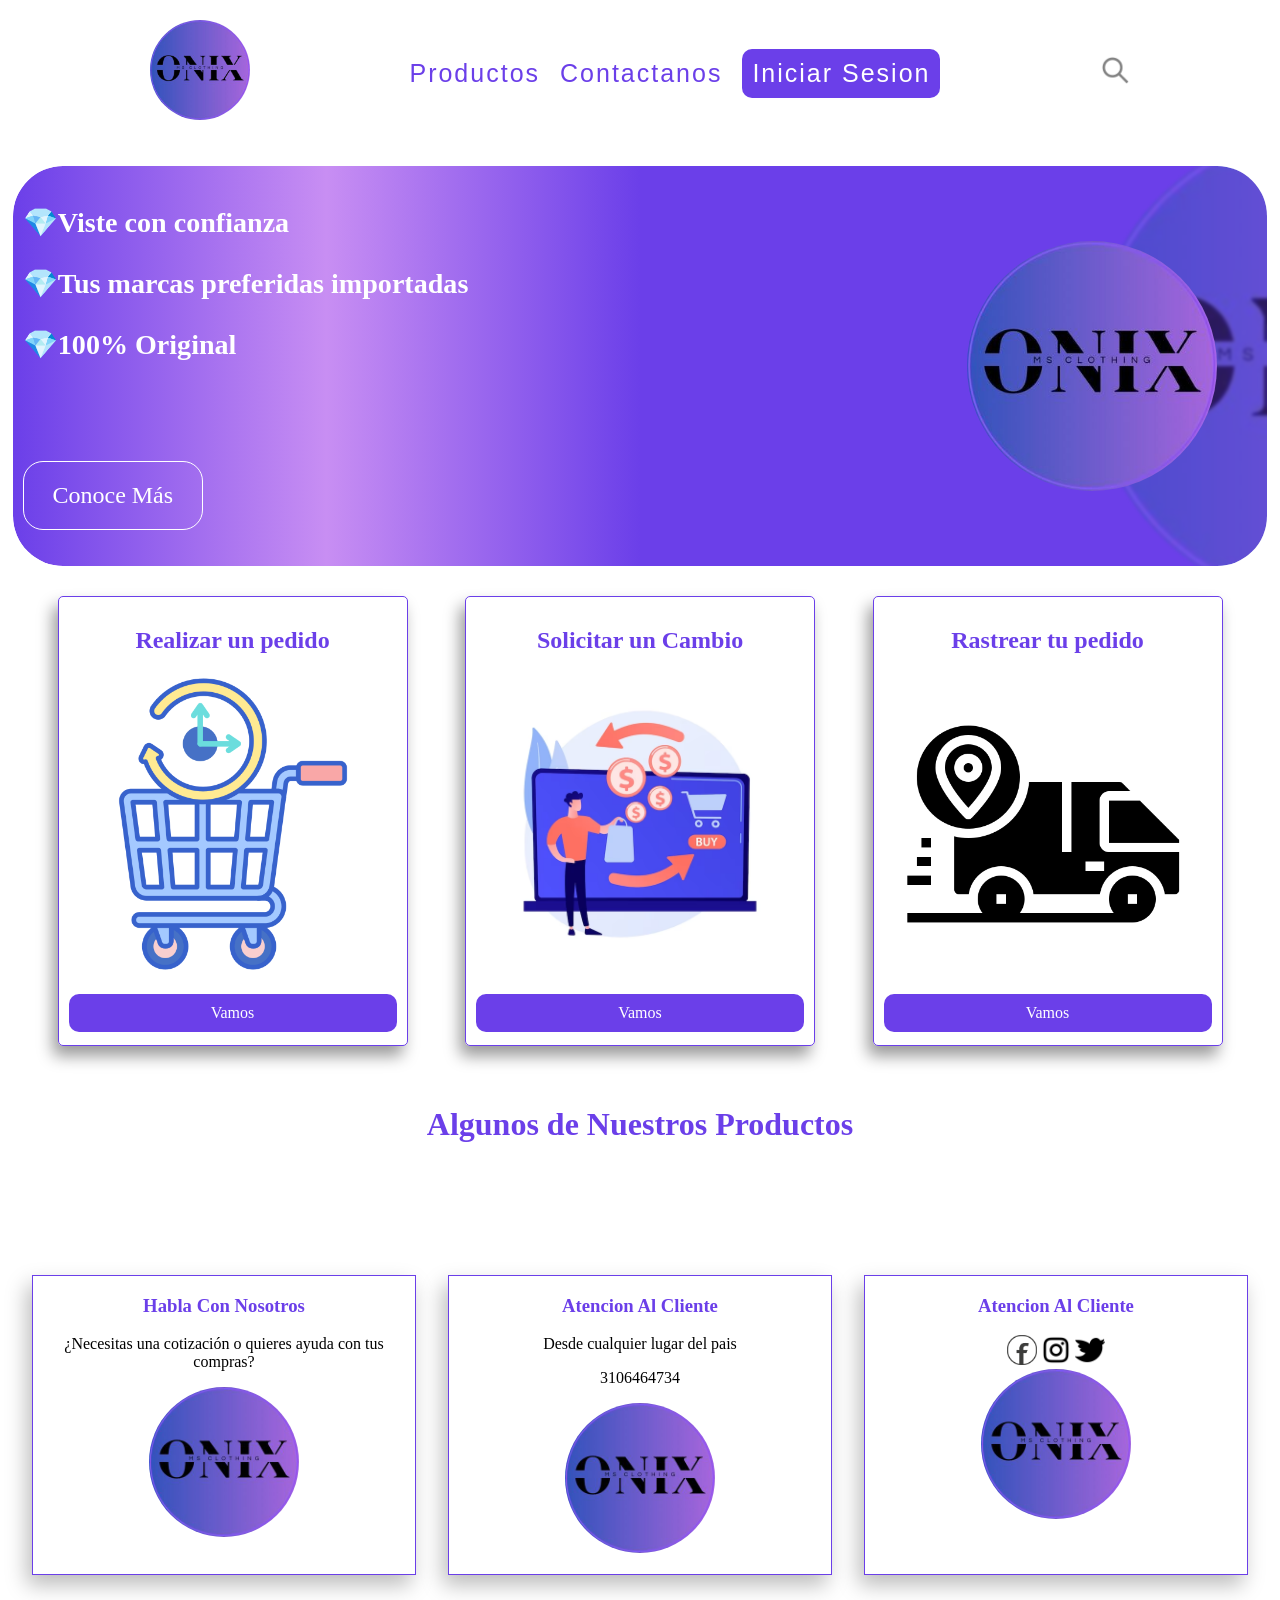
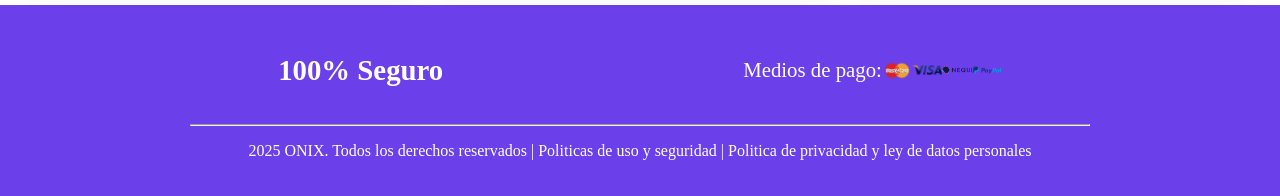
==== src/main/resources/static/Html/index.html @ ae5958c7 "Primer Commit" ====
<!DOCTYPE html>
<html lang="es">
<head>
    <meta charset="UTF-8">
    <meta name="viewport" content="width=device-width, initial-scale=1.0">
    <title>Onix</title>
    <link rel="stylesheet" href="../Css/estilo.css">
</head>
<body>
<header>
    <nav>
        <ul>
            <li><img src="../imagenes/logo onix.jpg" alt="Logo" class="logo"></li>
            <div>
                <li class="list-txt">Productos</li>
                <li class="list-txt">Contactanos</li>
                <li class="boton list-txt">Iniciar Sesion</li>
            </div>
            <li><img src="../imagenes/icone-loupe-gris.png" alt="buscar" class="lupa"></li>
        </ul>
    </nav>
    <div class="banner"alt="banner">
        <div>
            <h3>💎Viste con confianza</h3>
            <h3>💎Tus marcas preferidas importadas</h3>
            <h3>💎100% Original</h3>
            <p>Conoce Más</p>
        </div>
        <img src="../imagenes/logo onix.jpg" alt="logo" class="logoFondo">
        <img src="../imagenes/logo onix.jpg" alt="logo" class="logo">
    </div>
</header>
<section class="seccion1">
    <article id="article">
        <h2>Realizar un pedido</h2>
        <div>
            <img src="../imagenes/realizaarPedido.png" class="imagenes">
        </div>
        <p class="boton">Vamos</p>
    </article>
    <article>
        <h2>Solicitar un Cambio</h2>
        <div>
            <img src="../imagenes/devolucion imagen.png" class="imagenes">
        </div>
        <p class="boton">Vamos</p>
    </article>
    <article>
        <h2>Rastrear tu pedido</h2>
        <div>
            <img src="../imagenes/rastrear.png" class="imagenes">
        </div>
        <p class="boton">Vamos</p>
    </article>
</section>
<section class="seccion2">
    <h3 id="n1">Algunos de Nuestros Productos </h3>
    <div id="products">

    </div>
</section>

<div class="caja">
    <article>
        <h3>Habla Con Nosotros</h3>
        <p>¿Necesitas una cotización o quieres ayuda con tus compras?</p>
        <img src="../imagenes/logo onix.jpg" alt="logo" class="logo">
    </article>

    <article>
        <h3>Atencion Al Cliente</h3>
        <p>Desde cualquier lugar del pais</p>
        <p>3106464734</p>
        <img src="../imagenes/logo onix.jpg" alt="logo" class="logo">
    </article>
    <article>
        <h3>Atencion Al Cliente</h3>
        <div>
            <img src="../imagenes/vecteezy_facebook-logo-icon_22227316_92.png" alt="logo-facebook" class="lupa">
            <img src="../imagenes/instagram_logo_icon_206739.png" alt="logo-instagram" class="lupa">
            <img src="../imagenes/twiter.png" alt="logo-twiter" class="lupa">
        </div>
        <img src="../imagenes/logo onix.jpg" alt="logo" class="logo">
    </article>
</div>
<footer>
    <div class="footer-contain">
        <h3 style="font-size: 1.8rem;">100% Seguro</h3>
        <div>
            <p style="font-size: 1.3rem;">Medios de pago:</p>
            <img src="../imagenes/mastercard_old_payment_method_icon_142751.png" alt="logo-mastercard" class="lupa">
            <img src="../imagenes/viosa.png" alt="logo-visa" class="lupa">
            <img src="../imagenes/nequi.png" alt="logo-nequi" class="lupa">
            <img src="../imagenes/paypal.png" alt="logo-paypal" class="lupa">
        </div>
    </div>
    <hr>
    <p id="terminos">2025 ONIX.  Todos los derechos reservados | Politicas de uso y seguridad | Politica de privacidad y ley de datos personales</p>
</footer>

<script src="../Js/index.js"></script>
</body>
</html>
---- src/main/resources/static/Css/estilo.css ----
body{
    margin: 0;
    padding: 0;
    overflow-x: hidden;
}
*{
    box-sizing: border-box;

}
nav{
    padding: 0;
    margin: 0;
}
ul{
    margin: 0;
    margin-bottom: 20px;
    padding: 20px;
    display: flex;
    gap: 30px;
    align-items: center;
    justify-content: space-evenly;

}
li{
    list-style: none;
    color: #6b3fe9;
    font-size: 25px;
    letter-spacing: 2px;
    font-family: sans-serif;
    transition: color .3s, transform .4s;
}
ul div{
    display: flex;
    gap: 20px;
    justify-content: space-between;
    align-items: center;
}
li:hover{
    color: #c88ef3;
    cursor: pointer;
    transform: scale(1.1);
}
.boton{
    background-color: #6b3fe9;
    text-align: center;
    color: #fff;
    padding: 10px;
    border-radius: 10px;
    transition: background-color .3s, transform .4s;
}
.boton:hover{
    background-color: #6b3fe999;
    cursor: pointer;
    color: #fff;
}
.logo{
    border-radius: 100%;
    width: 100px;
}
.lupa{
    width: 30px;
}
.lupa:hover{
    cursor: pointer;
}
.banner{
    margin: auto;
    display: flex;
    align-items: center;
    justify-content: space-between;
    width: 98vw;
    height: 400px;
    background: linear-gradient(to right,#6b3fe9 ,#c88ef3 , #6b3fe9 50%);
    mask-image: url(../imagenes/logo\ onix.jpg);
    color: #fff;
    font-size: 1.5rem;
    border-radius: 50px;
}
.logoFondo{
    position: absolute;
    right: 0;
    border-radius: 50%;
    transform: scale(1.5) translatex(140px);
    opacity: 0.6;
    filter: blur(1px);
    z-index: 0;
}
.banner p{
    margin-top: 100px;
    text-align: center;
    background-color: transparent;
    border: 1px solid #fff;
    border-radius: 20px;
    padding: 20px;
    width: 180px;
    transition: background-color .3s;
}
.banner p:hover{
    cursor: pointer;
    background-color: #939;
}
.banner .logo{
    width: 250px;
    height: 250px;
    border-radius: 50%;
    object-fit: cover;
    margin-right: 50px;
    z-index: 1;
}
.banner div{
    margin-left: 10px;
}
.seccion1{
    margin-top: 30px;
    display: flex;
    justify-content: space-evenly;
}

.seccion1 article{
    text-align: center;
    color: #6b3fe9;
    width: 350px;
    height: 450px;
    border: 1px solid #6b3fe9;
    padding: 10px;
    box-shadow: -5px 10px 16px #0006;
    border-radius: 5px;
    transition: transform .3s;
}

.seccion1 article:hover{
    transform: scale(1.05);
}
.seccion1 .imagenes{
    width: 300px;
    height: 300px;
    object-fit: contain;
}
.seccion2{
    margin-top: 60px;
    color: #6b3fe9;
    text-align: center;
}
.seccion2 h3{
    font-size: 2rem;
}
.seccion2 div{
    display: flex;
    justify-content: space-evenly;
}
.seccion2 article{
    width: 500px;
    height: auto;
    border-radius: 5px;
    padding: 10px;
    box-shadow: -5px 10px 16px #0006;
    transition: transform .3s;
}
.seccion2 article:hover{
    transform: scale(1.05);
}
.seccion2 .imagenes{
    width: 100%;
    height: 450px;
    object-fit: contain;
}

.caja{
    margin-top: 100px;
    display: flex;
    align-items: center;
    justify-content: space-evenly;
}
.caja article{
    text-align: center;
    width: 30%;
    height: 300px;
    border: 1px solid #6b3fe9;
    box-shadow: -5px 10px 20px #0004;
    transition: transform .4s;
}
.caja article:hover{
    transform: scale(1.03);
    cursor: pointer;
}
.caja h3{
    color: #6b3fe9;
}
.caja .logo{
    width: 150px;
}
footer{
    padding: 20px;
    margin-top: 30px;
    background-color: #6b3fe9;
    color: #fff;

}
.footer-contain{
    display: flex;
    align-items: center;
    justify-content: center;
    gap: 300px;
}
.footer-contain div{
    display: flex;

}
.footer-contain .lupa{
    object-fit: contain;
}
hr{
    width: 900px;
}
#terminos{
    text-align: center;

}

.cuadro{
    width: 300px;
    height: 300px;
    border-radius: 10px;
    position: relative;
    overflow: hidden;
    background-color: #6b3fe9;
}

.animado{
    width: 300px;
    height: 300px;
    background-color: #6b3fe9;
    animation: deslizar 1s infinite ease;
}

@keyframes deslizar{
    0%{ background-position: 0% 50%;}
    100%{background-position: 100% 50%;}
}
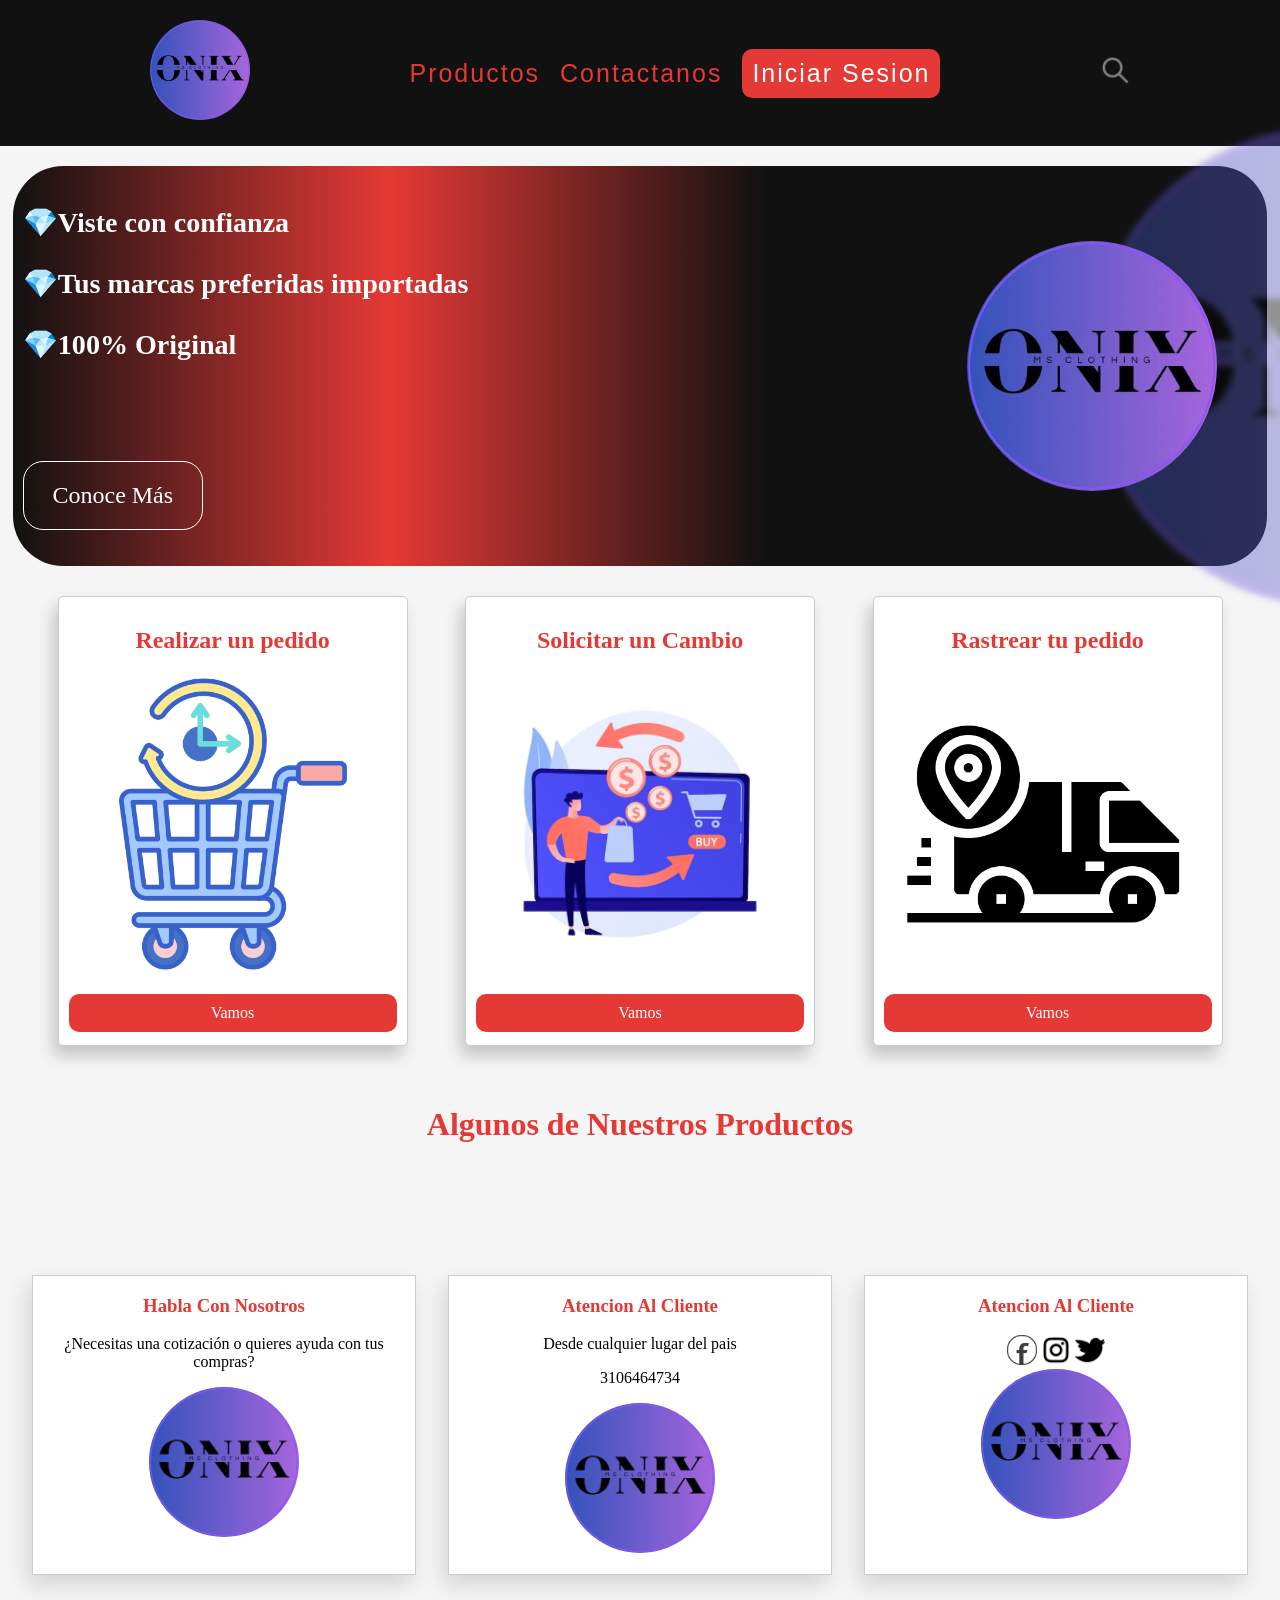
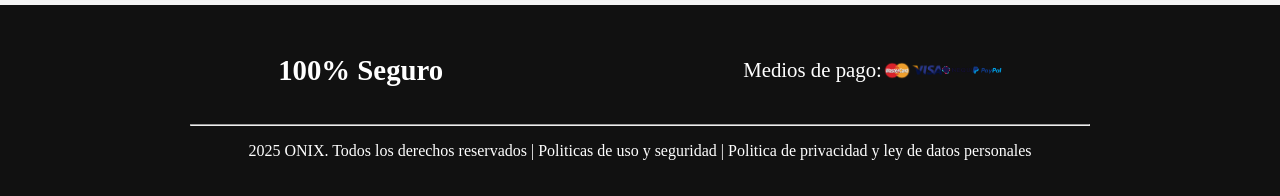
==== commit df6c8119: "agregue la galeria de productos y la visualisacion individual" ====
--- a/src/main/resources/static/Html/index.html
+++ b/src/main/resources/static/Html/index.html
@@ -12,7 +12,7 @@
         <ul>
             <li><img src="../imagenes/logo onix.jpg" alt="Logo" class="logo"></li>
             <div>
-                <li class="list-txt">Productos</li>
+                <li class="list-txt" ><a href="products.html"> Productos</a></li>
                 <li class="list-txt">Contactanos</li>
                 <li class="boton list-txt">Iniciar Sesion</li>
             </div>
--- a/src/main/resources/static/Css/estilo.css
+++ b/src/main/resources/static/Css/estilo.css
@@ -2,15 +2,19 @@
     margin: 0;
     padding: 0;
     overflow-x: hidden;
-}
+    background-color: #f5f5f5;
+}
+
 *{
     box-sizing: border-box;
-
-}
+}
+
 nav{
     padding: 0;
     margin: 0;
-}
+    background-color: #111;
+}
+
 ul{
     margin: 0;
     margin-bottom: 20px;
@@ -19,50 +23,58 @@
     gap: 30px;
     align-items: center;
     justify-content: space-evenly;
-
-}
+}
+
 li{
     list-style: none;
-    color: #6b3fe9;
+    color: #e53935;
     font-size: 25px;
     letter-spacing: 2px;
     font-family: sans-serif;
     transition: color .3s, transform .4s;
 }
+
 ul div{
     display: flex;
     gap: 20px;
     justify-content: space-between;
     align-items: center;
 }
+
 li:hover{
-    color: #c88ef3;
+    color: #ff6b00;
     cursor: pointer;
     transform: scale(1.1);
 }
+
 .boton{
-    background-color: #6b3fe9;
+    background-color: #e53935;
     text-align: center;
     color: #fff;
     padding: 10px;
     border-radius: 10px;
     transition: background-color .3s, transform .4s;
 }
+
 .boton:hover{
-    background-color: #6b3fe999;
+    background-color: #ff6b00;
     cursor: pointer;
     color: #fff;
 }
+
 .logo{
     border-radius: 100%;
     width: 100px;
 }
+
 .lupa{
     width: 30px;
 }
+
 .lupa:hover{
     cursor: pointer;
 }
+
 .banner{
     margin: auto;
     display: flex;
@@ -70,21 +82,22 @@
     justify-content: space-between;
     width: 98vw;
     height: 400px;
-    background: linear-gradient(to right,#6b3fe9 ,#c88ef3 , #6b3fe9 50%);
-    mask-image: url(../imagenes/logo\ onix.jpg);
+    background: linear-gradient(to right,#111 ,#e53935 , #111 60%);
     color: #fff;
     font-size: 1.5rem;
     border-radius: 50px;
 }
+
 .logoFondo{
     position: absolute;
     right: 0;
     border-radius: 50%;
     transform: scale(1.5) translatex(140px);
-    opacity: 0.6;
-    filter: blur(1px);
+    opacity: 0.4;
+    filter: blur(2px);
     z-index: 0;
 }
+
 .banner p{
     margin-top: 100px;
     text-align: center;
@@ -95,10 +108,12 @@
     width: 180px;
     transition: background-color .3s;
 }
+
 .banner p:hover{
     cursor: pointer;
-    background-color: #939;
-}
+    background-color: #e53935;
+}
+
 .banner .logo{
     width: 250px;
     height: 250px;
@@ -107,9 +122,11 @@
     margin-right: 50px;
     z-index: 1;
 }
+
 .banner div{
     margin-left: 10px;
 }
+
 .seccion1{
     margin-top: 30px;
     display: flex;
@@ -118,47 +135,56 @@
 
 .seccion1 article{
     text-align: center;
-    color: #6b3fe9;
+    color: #e53935;
     width: 350px;
     height: 450px;
-    border: 1px solid #6b3fe9;
+    border: 1px solid #ccc;
     padding: 10px;
-    box-shadow: -5px 10px 16px #0006;
+    box-shadow: -5px 10px 16px #0003;
     border-radius: 5px;
     transition: transform .3s;
+    background-color: white;
 }
 
 .seccion1 article:hover{
     transform: scale(1.05);
 }
+
 .seccion1 .imagenes{
     width: 300px;
     height: 300px;
     object-fit: contain;
 }
+
 .seccion2{
     margin-top: 60px;
-    color: #6b3fe9;
-    text-align: center;
-}
+    color: #e53935;
+    text-align: center;
+}
+
 .seccion2 h3{
     font-size: 2rem;
 }
+
 .seccion2 div{
     display: flex;
     justify-content: space-evenly;
 }
+
 .seccion2 article{
     width: 500px;
     height: auto;
     border-radius: 5px;
     padding: 10px;
-    box-shadow: -5px 10px 16px #0006;
+    box-shadow: -5px 10px 16px #0003;
     transition: transform .3s;
-}
+    background-color: white;
+}
+
 .seccion2 article:hover{
     transform: scale(1.05);
 }
+
 .seccion2 .imagenes{
     width: 100%;
     height: 450px;
@@ -171,50 +197,58 @@
     align-items: center;
     justify-content: space-evenly;
 }
+
 .caja article{
     text-align: center;
     width: 30%;
     height: 300px;
-    border: 1px solid #6b3fe9;
-    box-shadow: -5px 10px 20px #0004;
+    border: 1px solid #ccc;
+    box-shadow: -5px 10px 20px #0002;
     transition: transform .4s;
-}
+    background-color: white;
+}
+
 .caja article:hover{
     transform: scale(1.03);
     cursor: pointer;
 }
+
 .caja h3{
-    color: #6b3fe9;
-}
+    color: #e53935;
+}
+
 .caja .logo{
     width: 150px;
 }
+
 footer{
     padding: 20px;
     margin-top: 30px;
-    background-color: #6b3fe9;
+    background-color: #111;
     color: #fff;
-
-}
+}
+
 .footer-contain{
     display: flex;
     align-items: center;
     justify-content: center;
     gap: 300px;
 }
+
 .footer-contain div{
     display: flex;
-
-}
+}
+
 .footer-contain .lupa{
     object-fit: contain;
 }
+
 hr{
     width: 900px;
 }
+
 #terminos{
     text-align: center;
-
 }
 
 .cuadro{
@@ -223,17 +257,144 @@
     border-radius: 10px;
     position: relative;
     overflow: hidden;
-    background-color: #6b3fe9;
+    background-color: #e53935;
 }
 
 .animado{
     width: 300px;
     height: 300px;
-    background-color: #6b3fe9;
+    background-color: #e53935;
     animation: deslizar 1s infinite ease;
 }
 
 @keyframes deslizar{
     0%{ background-position: 0% 50%;}
     100%{background-position: 100% 50%;}
+}
+
+/* Galería */
+
+.galery {
+    display: grid;
+    grid-template-columns: repeat(auto-fill, minmax(280px, 1fr));
+    gap: 25px;
+    padding: 30px;
+    max-width: 1400px;
+    margin: 0 auto;
+}
+
+.galery > div {
+    background: white;
+    border-radius: 15px;
+    padding: 20px;
+    box-shadow: 0 5px 15px rgba(0,0,0,0.15);
+    transition: transform 0.3s, box-shadow 0.3s;
+    display: flex;
+    flex-direction: column;
+    align-items: center;
+    border: 1px solid #ddd;
+}
+
+.galery > div:hover {
+    transform: translateY(-5px);
+    box-shadow: 0 8px 20px rgba(0,0,0,0.25);
+}
+
+.galery .imagenes {
+    width: 100%;
+    height: 250px;
+    object-fit: contain;
+    border-radius: 10px;
+    margin-bottom: 15px;
+    transition: transform 0.3s;
+}
+
+.galery > div:hover .imagenes {
+    transform: scale(1.05);
+}
+
+.galery p {
+    color: #e53935;
+    font-size: 1.2rem;
+    margin: 10px 0;
+    text-align: center;
+    font-family: sans-serif;
+}
+
+.galery .boton {
+    background-color: #e53935;
+    color: white;
+    padding: 10px 30px;
+    border-radius: 25px;
+    font-size: 1rem;
+    border: none;
+    cursor: pointer;
+    transition: background-color 0.3s, transform 0.3s;
+    margin-top: 10px;
+    width: auto;
+    display: inline-block;
+}
+
+.galery .boton:hover {
+    background-color: #ff6b00;
+    transform: scale(1.05);
+}
+
+/* Responsivo */
+
+@media (max-width: 768px) {
+    .galery {
+        grid-template-columns: repeat(auto-fill, minmax(240px, 1fr));
+        gap: 15px;
+        padding: 15px;
+    }
+
+    .galery .imagenes {
+        height: 200px;
+    }
+}
+
+@media (max-width: 480px) {
+    .galery {
+        grid-template-columns: 1fr;
+        padding: 10px;
+    }
+
+    .galery > div {
+        max-width: 350px;
+        margin: 0 auto;
+    }
+}
+
+a{
+    text-decoration: none;
+    color: inherit;
+}
+
+.div{
+    display: flex;
+    flex-direction: row;
+    justify-content: space-around;
+}
+
+.div_text{
+    display: flex;
+    flex-direction: column;
+}
+
+.div > div{
+    width: 300px;
+    height: 300px;
+}
+
+.div > div > img{
+    width: 350px;
+    height: 350px;
+    box-shadow: 5px 5px 10px 2px #888;
+    border-radius: 12px;
+    padding: 50px;
+}
+
+.div_img{
+    padding-left: 150px;
 }
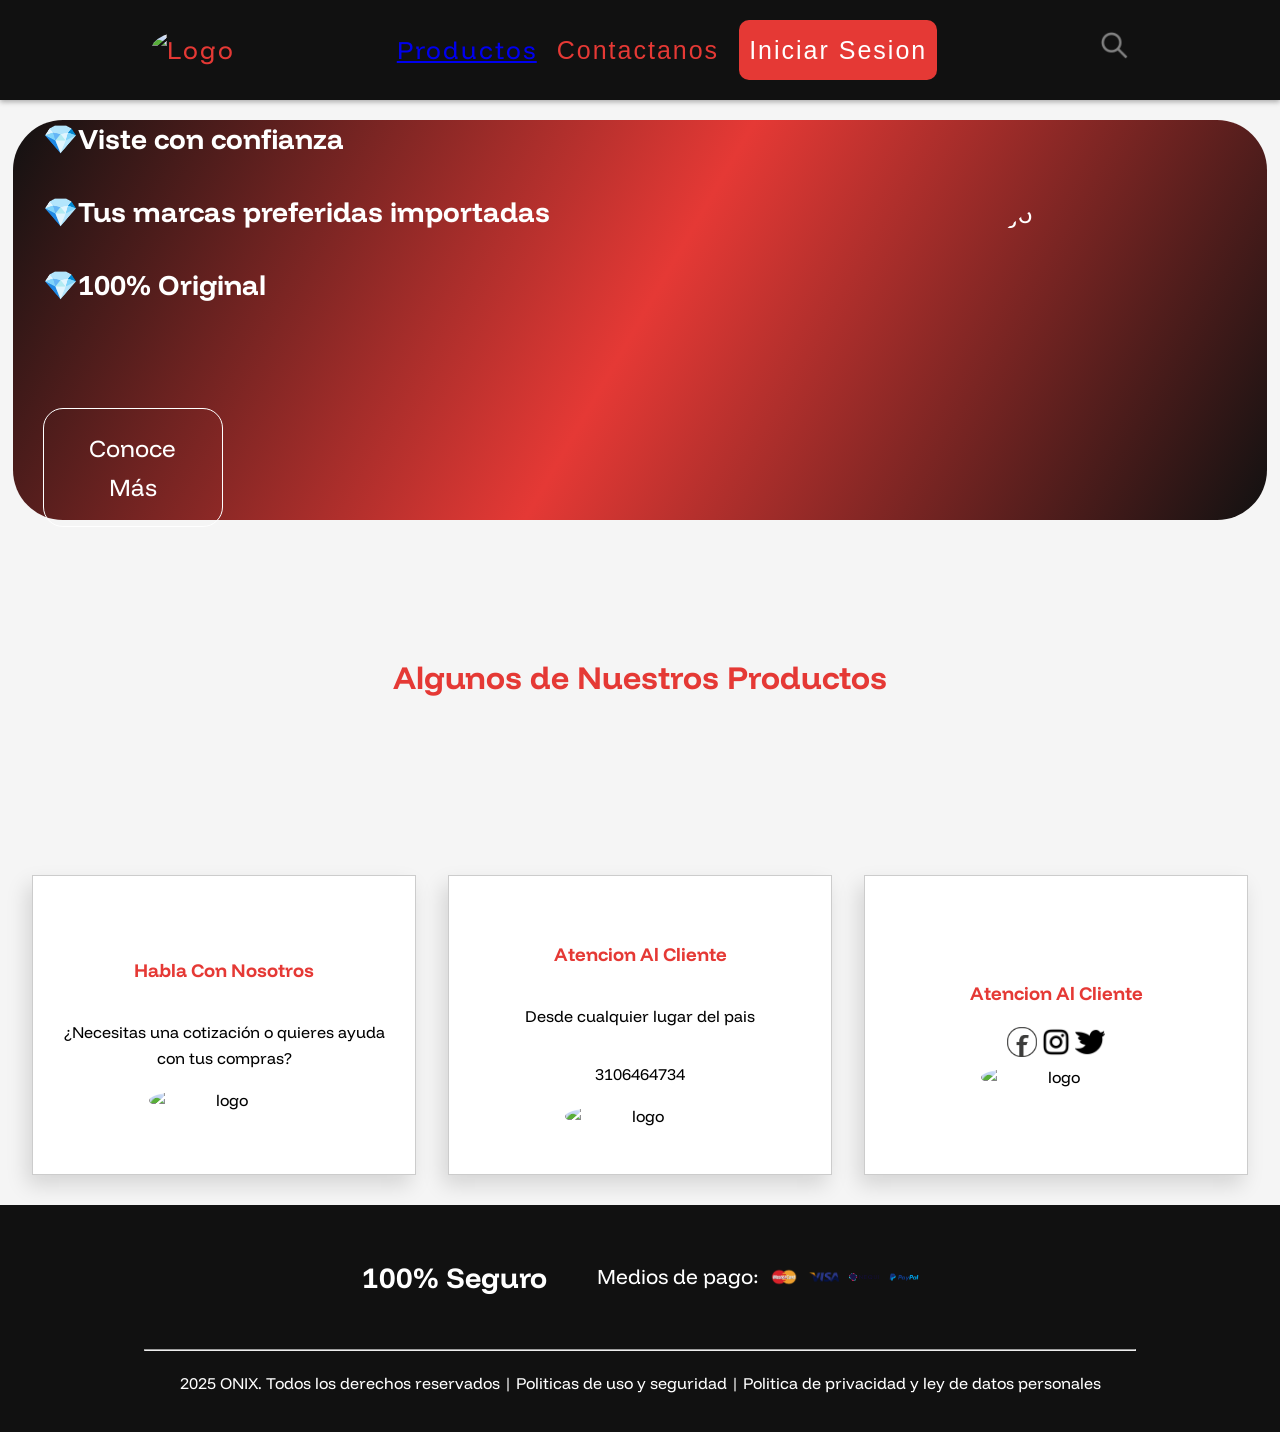
==== commit 146c12fa: "mEstilos de la pagina mejorados" ====
--- a/src/main/resources/static/Html/index.html
+++ b/src/main/resources/static/Html/index.html
@@ -5,12 +5,13 @@
     <meta name="viewport" content="width=device-width, initial-scale=1.0">
     <title>Onix</title>
     <link rel="stylesheet" href="../Css/estilo.css">
+
 </head>
 <body>
 <header>
     <nav>
         <ul>
-            <li><img src="../imagenes/logo onix.jpg" alt="Logo" class="logo"></li>
+            <li><img src="" alt="Logo" class="logo"></li>
             <div>
                 <li class="list-txt" ><a href="products.html"> Productos</a></li>
                 <li class="list-txt">Contactanos</li>
@@ -26,33 +27,11 @@
             <h3>💎100% Original</h3>
             <p>Conoce Más</p>
         </div>
-        <img src="../imagenes/logo onix.jpg" alt="logo" class="logoFondo">
-        <img src="../imagenes/logo onix.jpg" alt="logo" class="logo">
+        <img src="" alt="logo" class="logoFondo">
+        <img src="" alt="logo" class="logo">
     </div>
 </header>
-<section class="seccion1">
-    <article id="article">
-        <h2>Realizar un pedido</h2>
-        <div>
-            <img src="../imagenes/realizaarPedido.png" class="imagenes">
-        </div>
-        <p class="boton">Vamos</p>
-    </article>
-    <article>
-        <h2>Solicitar un Cambio</h2>
-        <div>
-            <img src="../imagenes/devolucion imagen.png" class="imagenes">
-        </div>
-        <p class="boton">Vamos</p>
-    </article>
-    <article>
-        <h2>Rastrear tu pedido</h2>
-        <div>
-            <img src="../imagenes/rastrear.png" class="imagenes">
-        </div>
-        <p class="boton">Vamos</p>
-    </article>
-</section>
+
 <section class="seccion2">
     <h3 id="n1">Algunos de Nuestros Productos </h3>
     <div id="products">
@@ -64,14 +43,14 @@
     <article>
         <h3>Habla Con Nosotros</h3>
         <p>¿Necesitas una cotización o quieres ayuda con tus compras?</p>
-        <img src="../imagenes/logo onix.jpg" alt="logo" class="logo">
+        <img src="" alt="logo" class="logo">
     </article>
 
     <article>
         <h3>Atencion Al Cliente</h3>
         <p>Desde cualquier lugar del pais</p>
         <p>3106464734</p>
-        <img src="../imagenes/logo onix.jpg" alt="logo" class="logo">
+        <img src="" alt="logo" class="logo">
     </article>
     <article>
         <h3>Atencion Al Cliente</h3>
@@ -80,7 +59,7 @@
             <img src="../imagenes/instagram_logo_icon_206739.png" alt="logo-instagram" class="lupa">
             <img src="../imagenes/twiter.png" alt="logo-twiter" class="lupa">
         </div>
-        <img src="../imagenes/logo onix.jpg" alt="logo" class="logo">
+        <img src="" alt="logo" class="logo">
     </article>
 </div>
 <footer>
--- a/src/main/resources/static/Css/estilo.css
+++ b/src/main/resources/static/Css/estilo.css
@@ -1,18 +1,22 @@
+@import url('https://fonts.googleapis.com/css2?family=Funnel+Display:wght@300..800&display=swap');
+
 body{
     margin: 0;
     padding: 0;
     overflow-x: hidden;
     background-color: #f5f5f5;
-}
-
+    line-height: 1.6;
+}
 *{
     box-sizing: border-box;
+    font-family: "Funnel Display", sans-serif;
 }
 
 nav{
     padding: 0;
     margin: 0;
     background-color: #111;
+    box-shadow: 0 2px 5px rgba(0,0,0,0.3);
 }
 
 ul{
@@ -82,7 +86,7 @@
     justify-content: space-between;
     width: 98vw;
     height: 400px;
-    background: linear-gradient(to right,#111 ,#e53935 , #111 60%);
+    background: linear-gradient(120deg ,#111 ,#e53935, #111 );
     color: #fff;
     font-size: 1.5rem;
     border-radius: 50px;
@@ -125,6 +129,7 @@
 
 .banner div{
     margin-left: 10px;
+    padding: 20px;
 }
 
 .seccion1{
@@ -160,6 +165,7 @@
     margin-top: 60px;
     color: #e53935;
     text-align: center;
+    padding: 40px 20px;
 }
 
 .seccion2 h3{
@@ -206,6 +212,11 @@
     box-shadow: -5px 10px 20px #0002;
     transition: transform .4s;
     background-color: white;
+    padding: 20px;
+    display: flex;
+    flex-direction: column;
+    justify-content: center;
+    align-items: center;
 }
 
 .caja article:hover{
@@ -232,11 +243,13 @@
     display: flex;
     align-items: center;
     justify-content: center;
-    gap: 300px;
+    gap: 50px;
+    flex-wrap: wrap;
 }
 
 .footer-contain div{
     display: flex;
+    gap: 10px;
 }
 
 .footer-contain .lupa{
@@ -244,7 +257,8 @@
 }
 
 hr{
-    width: 900px;
+    width: 80%;
+    margin: 20px auto;
 }
 
 #terminos{
@@ -343,58 +357,49 @@
 /* Responsivo */
 
 @media (max-width: 768px) {
-    .galery {
-        grid-template-columns: repeat(auto-fill, minmax(240px, 1fr));
-        gap: 15px;
-        padding: 15px;
-    }
-
-    .galery .imagenes {
-        height: 200px;
+    ul {
+        flex-direction: column;
+        gap: 10px;
+        padding: 10px;
+    }
+
+    .banner {
+        flex-direction: column;
+        height: auto;
+        padding: 20px;
+    }
+
+    .banner div {
+        margin: 0;
+        text-align: center;
+    }
+
+    .banner .logo {
+        margin: 20px auto;
+    }
+
+    .caja {
+        flex-direction: column;
+        gap: 20px;
+    }
+
+    .caja article {
+        width: 80%;
     }
 }
 
 @media (max-width: 480px) {
-    .galery {
-        grid-template-columns: 1fr;
-        padding: 10px;
-    }
-
-    .galery > div {
-        max-width: 350px;
-        margin: 0 auto;
-    }
-}
-
-a{
-    text-decoration: none;
-    color: inherit;
-}
-
-.div{
-    display: flex;
-    flex-direction: row;
-    justify-content: space-around;
-}
-
-.div_text{
-    display: flex;
-    flex-direction: column;
-}
-
-.div > div{
-    width: 300px;
-    height: 300px;
-}
-
-.div > div > img{
-    width: 350px;
-    height: 350px;
-    box-shadow: 5px 5px 10px 2px #888;
-    border-radius: 12px;
-    padding: 50px;
-}
-
-.div_img{
-    padding-left: 150px;
+    .banner {
+        width: 100vw;
+        border-radius: 0;
+    }
+
+    .seccion2 div {
+        flex-direction: column;
+        align-items: center;
+    }
+
+    .seccion2 article {
+        width: 90%;
+    }
 }
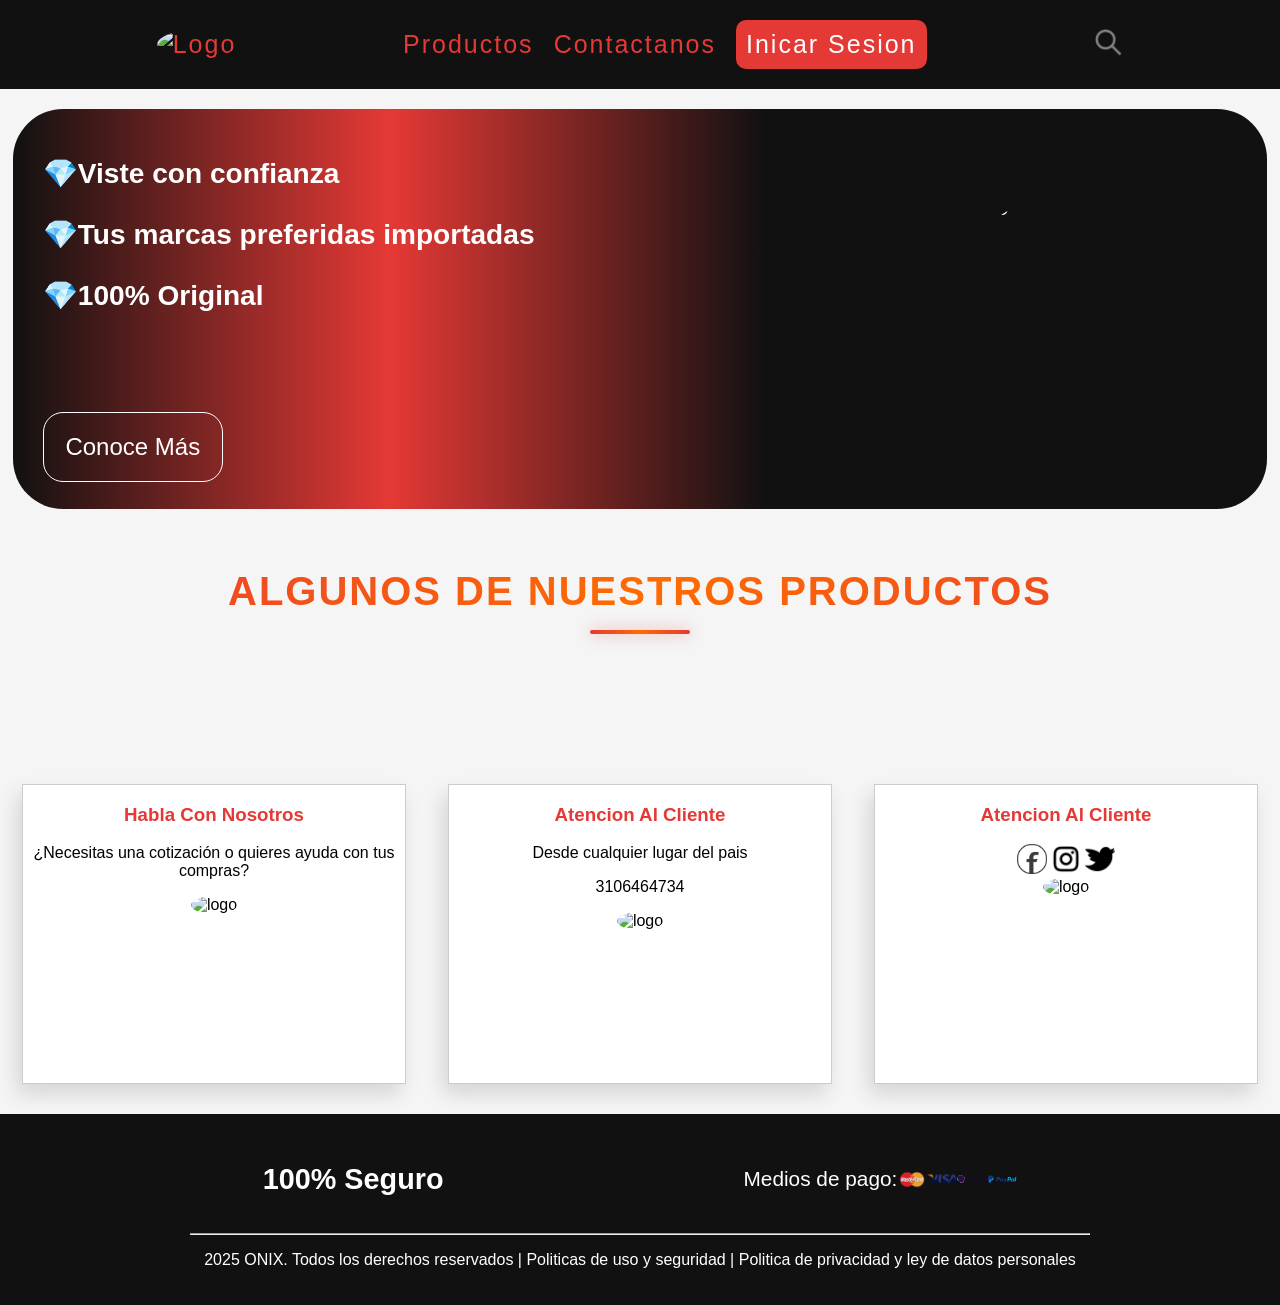
==== commit 7736732d: "Añadi el login y el registro de usuarios" ====
--- a/src/main/resources/static/Html/index.html
+++ b/src/main/resources/static/Html/index.html
@@ -15,7 +15,7 @@
             <div>
                 <li class="list-txt" ><a href="products.html"> Productos</a></li>
                 <li class="list-txt">Contactanos</li>
-                <li class="boton list-txt">Iniciar Sesion</li>
+                <li class="boton list-txt"><a href="inicioSesion.html"> Inicar Sesion</a></li>
             </div>
             <li><img src="../imagenes/icone-loupe-gris.png" alt="buscar" class="lupa"></li>
         </ul>
--- a/src/main/resources/static/Css/estilo.css
+++ b/src/main/resources/static/Css/estilo.css
@@ -1,25 +1,22 @@
-@import url('https://fonts.googleapis.com/css2?family=Funnel+Display:wght@300..800&display=swap');
-
-body{
+body {
     margin: 0;
     padding: 0;
     overflow-x: hidden;
     background-color: #f5f5f5;
-    line-height: 1.6;
-}
-*{
+}
+@import url('https://fonts.googleapis.com/css2?family=Funnel+Display:wght@300..800&display=swap');
+* {
     box-sizing: border-box;
     font-family: "Funnel Display", sans-serif;
 }
 
-nav{
+nav {
     padding: 0;
     margin: 0;
     background-color: #111;
-    box-shadow: 0 2px 5px rgba(0,0,0,0.3);
-}
-
-ul{
+}
+
+ul {
     margin: 0;
     margin-bottom: 20px;
     padding: 20px;
@@ -27,9 +24,10 @@
     gap: 30px;
     align-items: center;
     justify-content: space-evenly;
-}
-
-li{
+    flex-wrap: wrap;
+}
+
+li {
     list-style: none;
     color: #e53935;
     font-size: 25px;
@@ -38,20 +36,21 @@
     transition: color .3s, transform .4s;
 }
 
-ul div{
+ul div {
     display: flex;
     gap: 20px;
     justify-content: space-between;
     align-items: center;
-}
-
-li:hover{
+    flex-wrap: wrap;
+}
+
+li:hover {
     color: #ff6b00;
     cursor: pointer;
     transform: scale(1.1);
 }
 
-.boton{
+.boton {
     background-color: #e53935;
     text-align: center;
     color: #fff;
@@ -60,39 +59,41 @@
     transition: background-color .3s, transform .4s;
 }
 
-.boton:hover{
+.boton:hover {
     background-color: #ff6b00;
     cursor: pointer;
     color: #fff;
 }
 
-.logo{
+.logo {
     border-radius: 100%;
     width: 100px;
 }
 
-.lupa{
+.lupa {
     width: 30px;
 }
 
-.lupa:hover{
+.lupa:hover {
     cursor: pointer;
 }
 
-.banner{
+.banner {
     margin: auto;
     display: flex;
     align-items: center;
     justify-content: space-between;
     width: 98vw;
     height: 400px;
-    background: linear-gradient(120deg ,#111 ,#e53935, #111 );
+    background: linear-gradient(to right, #111, #e53935, #111 60%);
     color: #fff;
     font-size: 1.5rem;
     border-radius: 50px;
-}
-
-.logoFondo{
+    flex-wrap: wrap;
+    padding: 20px;
+}
+
+.logoFondo {
     position: absolute;
     right: 0;
     border-radius: 50%;
@@ -102,7 +103,7 @@
     z-index: 0;
 }
 
-.banner p{
+.banner p {
     margin-top: 100px;
     text-align: center;
     background-color: transparent;
@@ -113,12 +114,12 @@
     transition: background-color .3s;
 }
 
-.banner p:hover{
+.banner p:hover {
     cursor: pointer;
     background-color: #e53935;
 }
 
-.banner .logo{
+.banner .logo {
     width: 250px;
     height: 250px;
     border-radius: 50%;
@@ -127,18 +128,19 @@
     z-index: 1;
 }
 
-.banner div{
+.banner div {
     margin-left: 10px;
-    padding: 20px;
-}
-
-.seccion1{
+}
+
+.seccion1 {
     margin-top: 30px;
     display: flex;
     justify-content: space-evenly;
-}
-
-.seccion1 article{
+    flex-wrap: wrap;
+    gap: 20px;
+}
+
+.seccion1 article {
     text-align: center;
     color: #e53935;
     width: 350px;
@@ -151,33 +153,62 @@
     background-color: white;
 }
 
-.seccion1 article:hover{
+.seccion1 article:hover {
     transform: scale(1.05);
 }
 
-.seccion1 .imagenes{
+.seccion1 .imagenes {
     width: 300px;
     height: 300px;
     object-fit: contain;
 }
 
-.seccion2{
+.seccion2 {
     margin-top: 60px;
     color: #e53935;
     text-align: center;
-    padding: 40px 20px;
-}
-
-.seccion2 h3{
+}
+
+#n1 {
+    font-size: 2.5rem;
+    font-weight: 700;
+    background: linear-gradient(135deg, #e53935 0%, #ff6b00 50%, #e53935 100%);
+    -webkit-background-clip: text;
+    -webkit-text-fill-color: transparent;
+    background-clip: text;
+    text-transform: uppercase;
+    letter-spacing: 2px;
+    margin: 30px 0 50px 0;
+    position: relative;
+    padding-bottom: 20px;
+    animation: slideInDown 0.8s ease-out;
+}
+
+#n1::after {
+    content: '';
+    position: absolute;
+    bottom: 0;
+    left: 50%;
+    transform: translateX(-50%);
+    width: 100px;
+    height: 4px;
+    background: linear-gradient(90deg, #e53935 0%, #ff6b00 50%, #e53935 100%);
+    border-radius: 2px;
+    box-shadow: 0 0 15px rgba(229, 57, 53, 0.5);
+}
+
+.seccion2 h3 {
     font-size: 2rem;
 }
 
-.seccion2 div{
+.seccion2 div {
     display: flex;
     justify-content: space-evenly;
-}
-
-.seccion2 article{
+    flex-wrap: wrap;
+    gap: 20px;
+}
+
+.seccion2 article {
     width: 500px;
     height: auto;
     border-radius: 5px;
@@ -187,24 +218,26 @@
     background-color: white;
 }
 
-.seccion2 article:hover{
+.seccion2 article:hover {
     transform: scale(1.05);
 }
 
-.seccion2 .imagenes{
+.seccion2 .imagenes {
     width: 100%;
     height: 450px;
     object-fit: contain;
 }
 
-.caja{
+.caja {
     margin-top: 100px;
     display: flex;
     align-items: center;
     justify-content: space-evenly;
-}
-
-.caja article{
+    flex-wrap: wrap;
+    gap: 20px;
+}
+
+.caja article {
     text-align: center;
     width: 30%;
     height: 300px;
@@ -212,60 +245,54 @@
     box-shadow: -5px 10px 20px #0002;
     transition: transform .4s;
     background-color: white;
-    padding: 20px;
-    display: flex;
-    flex-direction: column;
-    justify-content: center;
-    align-items: center;
-}
-
-.caja article:hover{
+    min-width: 250px;
+}
+
+.caja article:hover {
     transform: scale(1.03);
     cursor: pointer;
 }
 
-.caja h3{
+.caja h3 {
     color: #e53935;
 }
 
-.caja .logo{
+.caja .logo {
     width: 150px;
 }
 
-footer{
+footer {
     padding: 20px;
     margin-top: 30px;
     background-color: #111;
     color: #fff;
 }
 
-.footer-contain{
+.footer-contain {
     display: flex;
     align-items: center;
     justify-content: center;
-    gap: 50px;
+    gap: 300px;
     flex-wrap: wrap;
 }
 
-.footer-contain div{
-    display: flex;
-    gap: 10px;
-}
-
-.footer-contain .lupa{
+.footer-contain div {
+    display: flex;
+}
+
+.footer-contain .lupa {
     object-fit: contain;
 }
 
-hr{
-    width: 80%;
-    margin: 20px auto;
-}
-
-#terminos{
+hr {
+    width: 900px;
+}
+
+#terminos {
     text-align: center;
 }
 
-.cuadro{
+.cuadro {
     width: 300px;
     height: 300px;
     border-radius: 10px;
@@ -274,20 +301,23 @@
     background-color: #e53935;
 }
 
-.animado{
+.animado {
     width: 300px;
     height: 300px;
     background-color: #e53935;
     animation: deslizar 1s infinite ease;
 }
 
-@keyframes deslizar{
-    0%{ background-position: 0% 50%;}
-    100%{background-position: 100% 50%;}
+@keyframes deslizar {
+    0% {
+        background-position: 0% 50%;
+    }
+    100% {
+        background-position: 100% 50%;
+    }
 }
 
 /* Galería */
-
 .galery {
     display: grid;
     grid-template-columns: repeat(auto-fill, minmax(280px, 1fr));
@@ -301,7 +331,7 @@
     background: white;
     border-radius: 15px;
     padding: 20px;
-    box-shadow: 0 5px 15px rgba(0,0,0,0.15);
+    box-shadow: 0 5px 15px rgba(0, 0, 0, 0.15);
     transition: transform 0.3s, box-shadow 0.3s;
     display: flex;
     flex-direction: column;
@@ -311,7 +341,7 @@
 
 .galery > div:hover {
     transform: translateY(-5px);
-    box-shadow: 0 8px 20px rgba(0,0,0,0.25);
+    box-shadow: 0 8px 20px rgba(0, 0, 0, 0.25);
 }
 
 .galery .imagenes {
@@ -354,44 +384,472 @@
     transform: scale(1.05);
 }
 
+a {
+    text-decoration: none;
+    color: inherit;
+}
+
+.div {
+    display: flex;
+    flex-direction: row;
+    justify-content: space-around;
+    margin: auto;
+    margin-top: 200px;
+    border-radius: 10px;
+    box-shadow: 10px 10px 15px 1px #ccc;
+    height: auto;
+    width: calc(80% - 40px);
+    padding: 120px 20px 100px 20px;
+
+    background-color: #fff;
+    gap: 40px;
+}
+
+.div_text {
+    display: flex;
+    flex-direction: column;
+    font-size: 1.2rem;
+    gap: 15px;
+    flex: 1;
+    min-width: 280px;
+}
+
+.div > div {
+    width: 400px;
+    height: 400px;
+    flex: 1;
+    min-width: 50px;
+}
+
+
+.div > div > img {
+    width: 100%;
+    height: 100%;
+    box-shadow: 10px 10px 15px 1px #ddd;
+    border-radius: 12px;
+    padding: 50px;
+    object-fit: contain;
+    border: 1px solid #eee;
+}
+
+.div_img {
+    padding-left: 150px;
+
+}
+.input{
+    width: 60%;
+    border: none;
+    border-bottom: 1px solid #777;
+    text-align: center;
+    transition: border-color 0.3s;
+}
+.input::placeholder{
+    color: #777;
+    transition:  transform 0.3s, color 0.3s;
+}
+.input:hover{
+    border-color: #111;
+}
+.input:hover:not(:focus)::placeholder{
+    color: #111111;
+    transform: translateY(-2px) scale(1.1);
+}
+input:focus::placeholder{
+    color: transparent;
+}
+.input:focus{
+
+    outline: none;
+}
+.commentary{
+    margin: 100px 0 0 30vw;
+    min-height: 200px;
+    max-height: 100vh;
+    background-color: transparent;
+}
+.commentary > p{
+    max-width: 600px;
+    margin-top: 15px;
+    line-height: 1.5;
+    color: #333;
+    font-size: 15px;
+
+    word-wrap: break-word;
+    overflow-wrap: break-word;
+    white-space: pre-wrap;
+}
+.form{
+    width: 40vw;
+    height: auto;
+    margin: 15vh auto;
+    border-radius: 15px;
+    background: linear-gradient(135deg, #1a1a1a 0%, #2d2d2d 100%);
+    display: flex;
+    flex-direction: column;
+    justify-content: center;
+    align-items: center;
+    box-shadow: 0 10px 40px rgba(0, 0, 0, 0.4), inset 0 1px 0 rgba(255, 255, 255, 0.1);
+    color: #fff;
+    padding: 40px;
+    gap: 15px;
+    min-width: 280px;
+}
+
+.form h2 {
+    margin: 0 0 20px 0;
+}
+
+.form label {
+    font-size: 1rem;
+    color: #e53935;
+    font-weight: 600;
+    text-transform: uppercase;
+    letter-spacing: 1px;
+    margin-bottom: 8px;
+    display: block;
+    align-self: flex-start;
+}
+
+.form input {
+    width: 100%;
+    padding: 12px 15px;
+    border: 2px solid #444;
+    border-radius: 8px;
+    background-color: #2a2a2a;
+    color: #fff;
+    font-size: 1rem;
+    transition: all 0.3s ease;
+    font-family: inherit;
+}
+
+.form input::placeholder {
+    color: #999;
+}
+
+.form input:focus {
+    outline: none;
+    border-color: #e53935;
+    background-color: #333;
+    box-shadow: 0 0 10px rgba(229, 57, 53, 0.3);
+}
+
+.form input:hover {
+    border-color: #ff6b00;
+}
+
+.form button {
+    width: 100%;
+    padding: 14px;
+    margin-top: 10px;
+    background: linear-gradient(135deg, #e53935 0%, #ff6b00 100%);
+    color: white;
+    border: none;
+    border-radius: 8px;
+    font-size: 1.1rem;
+    font-weight: 600;
+    text-transform: uppercase;
+    letter-spacing: 1px;
+    cursor: pointer;
+    transition: all 0.3s ease;
+    box-shadow: 0 5px 15px rgba(229, 57, 53, 0.3);
+}
+
+.form button:hover {
+    transform: translateY(-2px);
+    box-shadow: 0 8px 25px rgba(229, 57, 53, 0.5);
+    background: linear-gradient(135deg, #ff6b00 0%, #e53935 100%);
+}
+
+.form button:active {
+    transform: translateY(0);
+}
+
+.formBtns {
+    display: flex;
+    flex-direction: row;
+    gap: 20px;
+    width: 100%;
+    margin-top: 15px;
+}
+
+.formBtns button {
+    flex: 1;
+    padding: 12px 20px;
+    border: none;
+    border-radius: 8px;
+    font-size: 1rem;
+    font-weight: 600;
+    text-transform: uppercase;
+    letter-spacing: 0.5px;
+    cursor: pointer;
+    transition: all 0.3s ease;
+    font-family: inherit;
+}
+
+.formBtns button:first-child {
+    background: linear-gradient(135deg, #e53935 0%, #ff6b00 100%);
+    color: white;
+    box-shadow: 0 5px 15px rgba(229, 57, 53, 0.3);
+}
+
+.formBtns button:first-child:hover {
+    transform: translateY(-2px);
+    box-shadow: 0 8px 25px rgba(229, 57, 53, 0.5);
+}
+
+.formBtns button:first-child:active {
+    transform: translateY(0);
+}
+
+.formBtns button:last-child {
+    background: transparent;
+    color: #e53935;
+    border: 2px solid #e53935;
+    transition: all 0.3s ease;
+}
+
+.formBtns button:last-child:hover {
+    background: #e53935;
+    color: white;
+    transform: translateY(-2px);
+    box-shadow: 0 5px 15px rgba(229, 57, 53, 0.3);
+}
+
+.formBtns button:last-child:active {
+    transform: translateY(0);
+}
+
+.error-message {
+    color: #ff6b00;
+    font-size: 0.85rem;
+    margin-top: 5px;
+    font-weight: 500;
+    opacity: 0;
+    transform: translateY(-10px);
+    transition: all 0.3s ease;
+}
+
+.backButton {
+    position: fixed;
+    top: 30px;
+    left: 30px;
+    width: 50px;
+    height: 50px;
+    background: linear-gradient(135deg, #e53935 0%, #ff6b00 100%);
+    color: white;
+    border-radius: 50%;
+    display: flex;
+    align-items: center;
+    justify-content: center;
+    font-size: 2rem;
+    text-decoration: none;
+    cursor: pointer;
+    transition: all 0.3s ease;
+    box-shadow: 0 5px 15px rgba(229, 57, 53, 0.3);
+    z-index: 1000;
+}
+
+.backButton:hover {
+    transform: translateX(-5px) scale(1.1);
+    box-shadow: 0 8px 25px rgba(229, 57, 53, 0.5);
+}
+
+.backButton:active {
+    transform: translateX(-5px) scale(0.95);
+}
 /* Responsivo */
+@media (max-width: 1024px) {
+    .galery {
+        grid-template-columns: repeat(auto-fill, minmax(240px, 1fr));
+        gap: 15px;
+        padding: 15px;
+    }
+
+    .galery .imagenes {
+        height: 200px;
+    }
+
+    .seccion2 article {
+        width: 45%;
+    }
+
+    .caja article {
+        width: 45%;
+    }
+
+    .banner {
+        height: auto;
+    }
+
+    .banner .logo {
+        width: 150px;
+        height: 150px;
+        margin-right: 20px;
+    }
+
+    .footer-contain {
+        gap: 100px;
+    }
+
+    .div {
+        flex-direction: column;
+        padding-top: 40px;
+    }
+
+    .div_img {
+        padding-left: 0;
+    }
+
+    .div > div > img {
+        padding: 20px;
+    }
+}
 
 @media (max-width: 768px) {
+    ul {
+        gap: 15px;
+        padding: 15px;
+    }
+
+    li {
+        font-size: 18px;
+    }
+
+    .galery {
+        grid-template-columns: repeat(auto-fill, minmax(200px, 1fr));
+        gap: 10px;
+        padding: 10px;
+    }
+    .commentary {
+        margin: 100px auto 0;
+    }
+
+    .galery .imagenes {
+        height: 150px;
+    }
+
+    .seccion1 article {
+        width: 100%;
+        max-width: 350px;
+    }
+
+    .seccion2 article {
+        width: 100%;
+        max-width: 500px;
+    }
+
+    .caja {
+        margin-top: 50px;
+    }
+
+    .caja article {
+        width: 100%;
+        max-width: 400px;
+    }
+
+    .banner {
+        width: 95vw;
+        flex-direction: column;
+        text-align: center;
+    }
+
+    .banner .logo {
+        width: 120px;
+        height: 120px;
+        margin-right: 0;
+        margin-top: 20px;
+    }
+
+    .banner p {
+        margin-top: 20px;
+    }
+
+    .footer-contain {
+        flex-direction: column;
+        gap: 50px;
+    }
+
+    hr {
+        width: 100%;
+    }
+
+    .div {
+        margin: 50px 10px;
+        padding: 20px 10px;
+        gap: 20px;
+    }
+
+    .div > div {
+        width: 100%;
+        height: 300px;
+    }
+
+    .div_text {
+        font-size: 1rem;
+    }
+
+    .form {
+        width: 90%;
+        margin: 20vh auto;
+        padding: 30px 20px;
+    }
+
+    .form h2 {
+        font-size: 1.8rem;
+        margin: 0 0 15px 0;
+    }
+
+    .formBtns {
+        gap: 15px;
+    }
+
+    .formBtns button {
+        padding: 12px 15px;
+        font-size: 0.95rem;
+    }
+
+    .backButton {
+        top: 20px;
+        left: 20px;
+        width: 45px;
+        height: 45px;
+        font-size: 1.8rem;
+    }
+
+    #n1 {
+        font-size: 2rem;
+        margin: 20px 0 30px 0;
+    }
+}
+
+@media (max-width: 480px) {
     ul {
         flex-direction: column;
         gap: 10px;
+    }
+
+    li {
+        font-size: 16px;
+    }
+
+    .galery {
+        grid-template-columns: 1fr;
         padding: 10px;
     }
 
-    .banner {
-        flex-direction: column;
+    .galery > div {
+        max-width: 350px;
+        margin: 0 auto;
+    }
+
+    .seccion1 article {
+        width: 100%;
+        max-width: 300px;
         height: auto;
-        padding: 20px;
-    }
-
-    .banner div {
-        margin: 0;
-        text-align: center;
-    }
-
-    .banner .logo {
-        margin: 20px auto;
-    }
-
-    .caja {
-        flex-direction: column;
-        gap: 20px;
-    }
-
-    .caja article {
-        width: 80%;
-    }
-}
-
-@media (max-width: 480px) {
-    .banner {
-        width: 100vw;
-        border-radius: 0;
+    }
+
+    .seccion2 {
+        margin-top: 30px;
     }
 
     .seccion2 div {
@@ -400,6 +858,139 @@
     }
 
     .seccion2 article {
-        width: 90%;
-    }
-}+        width: 100%;
+        max-width: 350px;
+    }
+
+    .caja {
+        flex-direction: column;
+        align-items: center;
+        margin-top: 30px;
+    }
+
+    .caja article {
+        width: 100%;
+        max-width: 300px;
+        height: auto;
+    }
+
+    .banner {
+        margin: 10px auto;
+        height: auto;
+        padding: 20px 10px;
+    }
+
+    .banner .logo {
+        width: 100px;
+        height: 100px;
+    }
+
+    .banner p {
+        width: 100%;
+        max-width: 150px;
+        padding: 15px;
+        font-size: 1rem;
+        margin-top: 10px;
+    }
+
+    .banner div {
+        margin-left: 0;
+    }
+
+    .logo {
+        width: 80px;
+    }
+
+    footer {
+        padding: 15px;
+    }
+
+    .footer-contain {
+        gap: 20px;
+        padding: 0 10px;
+    }
+
+    .div {
+        width: 100%;
+        margin: 20px 0;
+        padding: 20px 10px;
+    }
+
+    .div > div {
+        width: 100%;
+        height: 250px;
+    }
+
+    .div_text {
+        font-size: 0.9rem;
+        gap: 10px;
+
+    }
+
+    .div > div > img {
+        padding: 10px;
+
+    }
+
+    .form {
+        width: 95%;
+        margin: 15vh auto;
+        padding: 25px 15px;
+        gap: 20px;
+    }
+
+    .form h2 {
+        font-size: 1.5rem;
+        margin: 0 0 15px 0;
+    }
+
+    .form label {
+        font-size: 0.9rem;
+    }
+
+    .form input {
+        padding: 10px 12px;
+        font-size: 0.95rem;
+    }
+
+    .form button {
+        padding: 12px;
+        font-size: 1rem;
+    }
+
+    .formBtns {
+        flex-direction: column;
+        gap: 12px;
+    }
+
+    .formBtns button {
+        padding: 12px 15px;
+        font-size: 0.9rem;
+        width: 100%;
+    }
+
+    .backButton {
+        top: 15px;
+        left: 15px;
+        width: 45px;
+        height: 45px;
+        font-size: 1.5rem;
+    }
+
+    #n1 {
+        font-size: 1.5rem;
+        margin: 15px 0 20px 0;
+        letter-spacing: 1px;
+    }
+}
+
+@keyframes slideInDown {
+    from {
+        opacity: 0;
+        transform: translateY(-30px);
+    }
+    to {
+        opacity: 1;
+        transform: translateY(0);
+    }
+}
